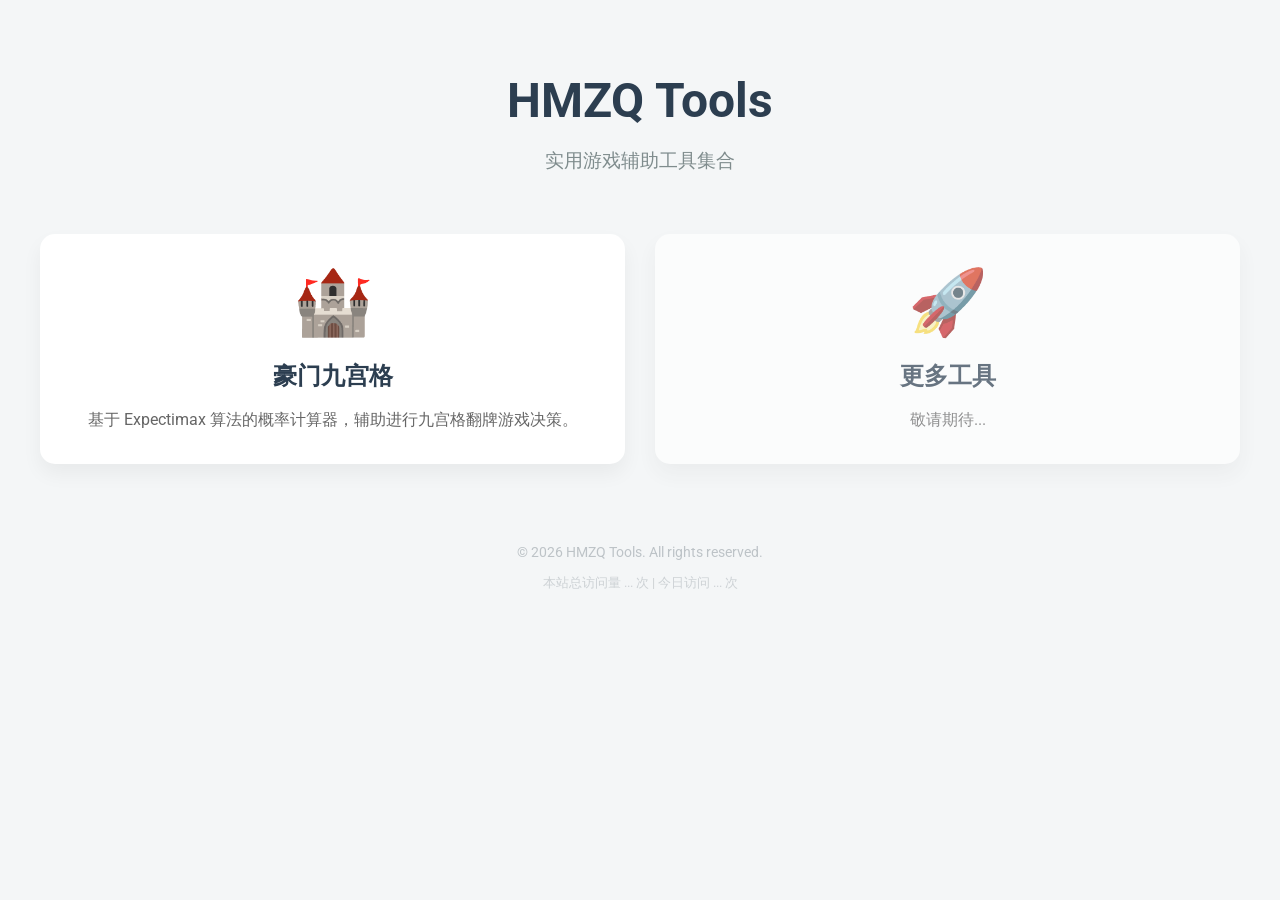
==== index.html @ 5aa80f4d "Switch to Busuanzi.cc for Today stats" ====
<!DOCTYPE html>
<html lang="zh-CN">
<head>
    <meta charset="UTF-8">
    <meta name="viewport" content="width=device-width, initial-scale=1.0">
    <title>HMZQ 工具箱</title>
    <link rel="stylesheet" href="style.css">
    <link href="https://fonts.googleapis.com/css2?family=Roboto:wght@300;400;700&display=swap" rel="stylesheet">
</head>
<body>
    <div class="container">
        <header>
            <h1>HMZQ Tools</h1>
            <p>实用游戏辅助工具集合</p>
        </header>
        
        <div class="tools-grid">
            <!-- Tool Card: 9 Grid -->
            <a href="9_grid/index.html" class="tool-card">
                <div class="icon">🏰</div>
                <h2>豪门九宫格</h2>
                <p>基于 Expectimax 算法的概率计算器，辅助进行九宫格翻牌游戏决策。</p>
            </a>

            <!-- Placeholder for future tools -->
            <div class="tool-card coming-soon">
                <div class="icon">🚀</div>
                <h2>更多工具</h2>
                <p>敬请期待...</p>
            </div>
        </div>

        <footer>
            <p>&copy; 2026 HMZQ Tools. All rights reserved.</p>
            <p style="font-size: 0.8rem; margin-top: 5px; opacity: 0.7;">
                本站总访问量 <span id="busuanzi_site_pv">...</span> 次 | 
                今日访问 <span id="busuanzi_today_pv">...</span> 次
            </p>
        </footer>
    </div>
    <script src="//cdn.busuanzi.cc/busuanzi/3.6.9/busuanzi.min.js" defer></script>
</body>
</html>
---- style.css ----
:root {
    --primary-color: #2c3e50;
    --accent-color: #3498db;
    --bg-color: #f4f6f7;
    --card-bg: #ffffff;
    --text-color: #333;
}

body {
    font-family: 'Roboto', sans-serif;
    margin: 0;
    padding: 0;
    background-color: var(--bg-color);
    color: var(--text-color);
}

.container {
    max-width: 1200px;
    margin: 0 auto;
    padding: 40px 20px;
}

header {
    text-align: center;
    margin-bottom: 60px;
}

header h1 {
    font-size: 3rem;
    color: var(--primary-color);
    margin-bottom: 10px;
}

header p {
    font-size: 1.2rem;
    color: #7f8c8d;
}

.tools-grid {
    display: grid;
    grid-template-columns: repeat(auto-fit, minmax(300px, 1fr));
    gap: 30px;
}

.tool-card {
    background-color: var(--card-bg);
    border-radius: 15px;
    padding: 30px;
    text-decoration: none;
    color: inherit;
    box-shadow: 0 10px 20px rgba(0,0,0,0.05);
    transition: transform 0.3s ease, box-shadow 0.3s ease;
    display: flex;
    flex-direction: column;
    align-items: center;
    text-align: center;
    border: 1px solid transparent;
}

.tool-card:hover {
    transform: translateY(-5px);
    box-shadow: 0 15px 30px rgba(0,0,0,0.1);
    border-color: var(--accent-color);
}

.tool-card .icon {
    font-size: 4rem;
    margin-bottom: 20px;
}

.tool-card h2 {
    font-size: 1.5rem;
    margin: 0 0 15px 0;
    color: var(--primary-color);
}

.tool-card p {
    color: #666;
    line-height: 1.6;
    margin: 0;
}

.coming-soon {
    opacity: 0.7;
    cursor: default;
}

.coming-soon:hover {
    transform: none;
    box-shadow: 0 10px 20px rgba(0,0,0,0.05);
    border-color: transparent;
}

footer {
    text-align: center;
    margin-top: 80px;
    color: #bdc3c7;
    font-size: 0.9rem;
}

@media (max-width: 600px) {
    header h1 {
        font-size: 2.5rem;
    }
}
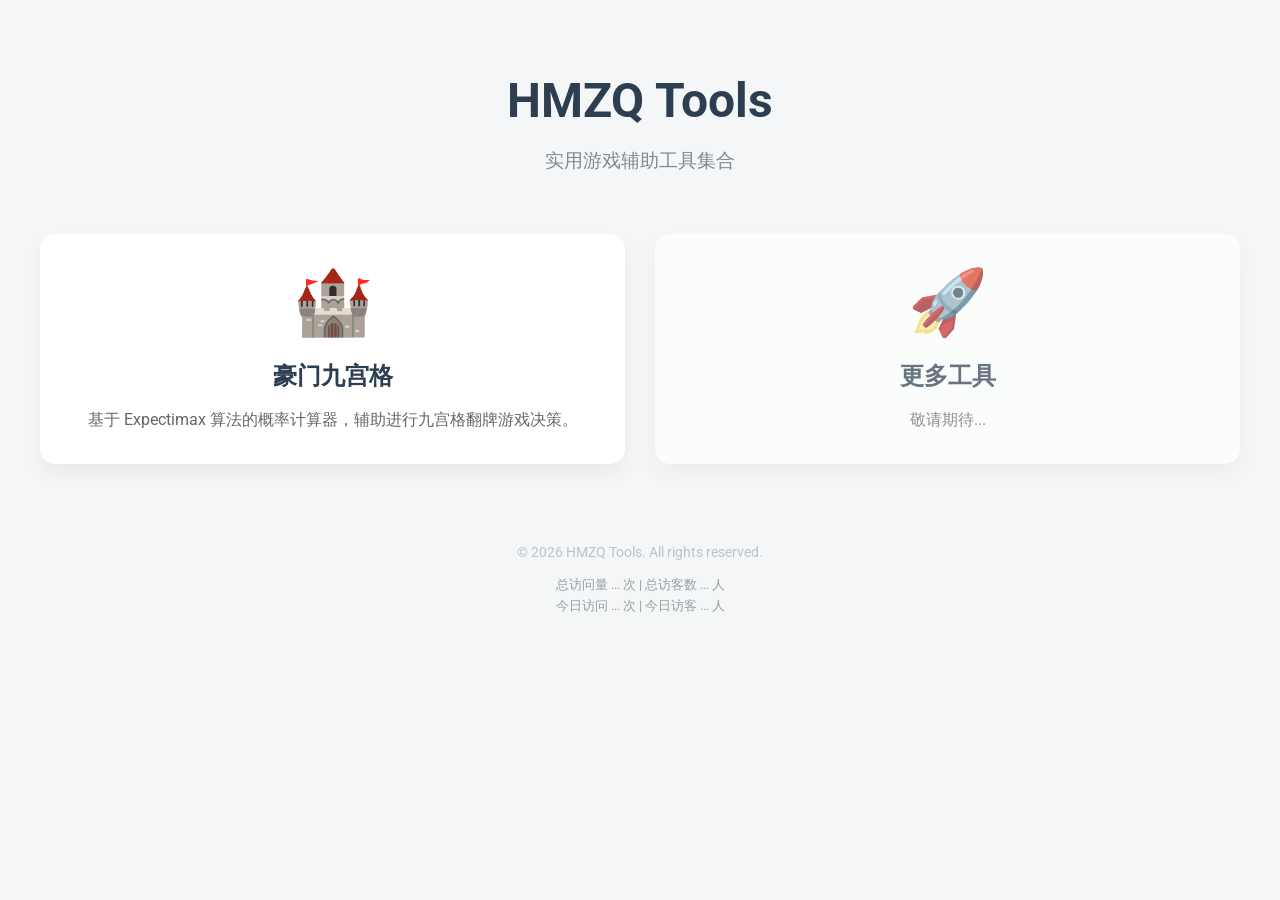
==== commit 1a7174ed: "Update footer stats to show Total/Today PV/UV on all pages" ====
--- a/index.html
+++ b/index.html
@@ -32,10 +32,12 @@
 
         <footer>
             <p>&copy; 2026 HMZQ Tools. All rights reserved.</p>
-            <p style="font-size: 0.8rem; margin-top: 5px; opacity: 0.7;">
-                本站总访问量 <span id="busuanzi_site_pv">...</span> 次 | 
-                今日访问 <span id="busuanzi_today_pv">...</span> 次
-            </p>
+            <div style="font-size: 0.8rem; margin-top: 10px; opacity: 0.8; line-height: 1.6; color: #7f8c8d;">
+                <span>总访问量 <span id="busuanzi_site_pv">...</span> 次</span> | 
+                <span>总访客数 <span id="busuanzi_site_uv">...</span> 人</span><br>
+                <span>今日访问 <span id="busuanzi_today_pv">...</span> 次</span> | 
+                <span>今日访客 <span id="busuanzi_today_uv">...</span> 人</span>
+            </div>
         </footer>
     </div>
     <script src="//cdn.busuanzi.cc/busuanzi/3.6.9/busuanzi.min.js" defer></script>
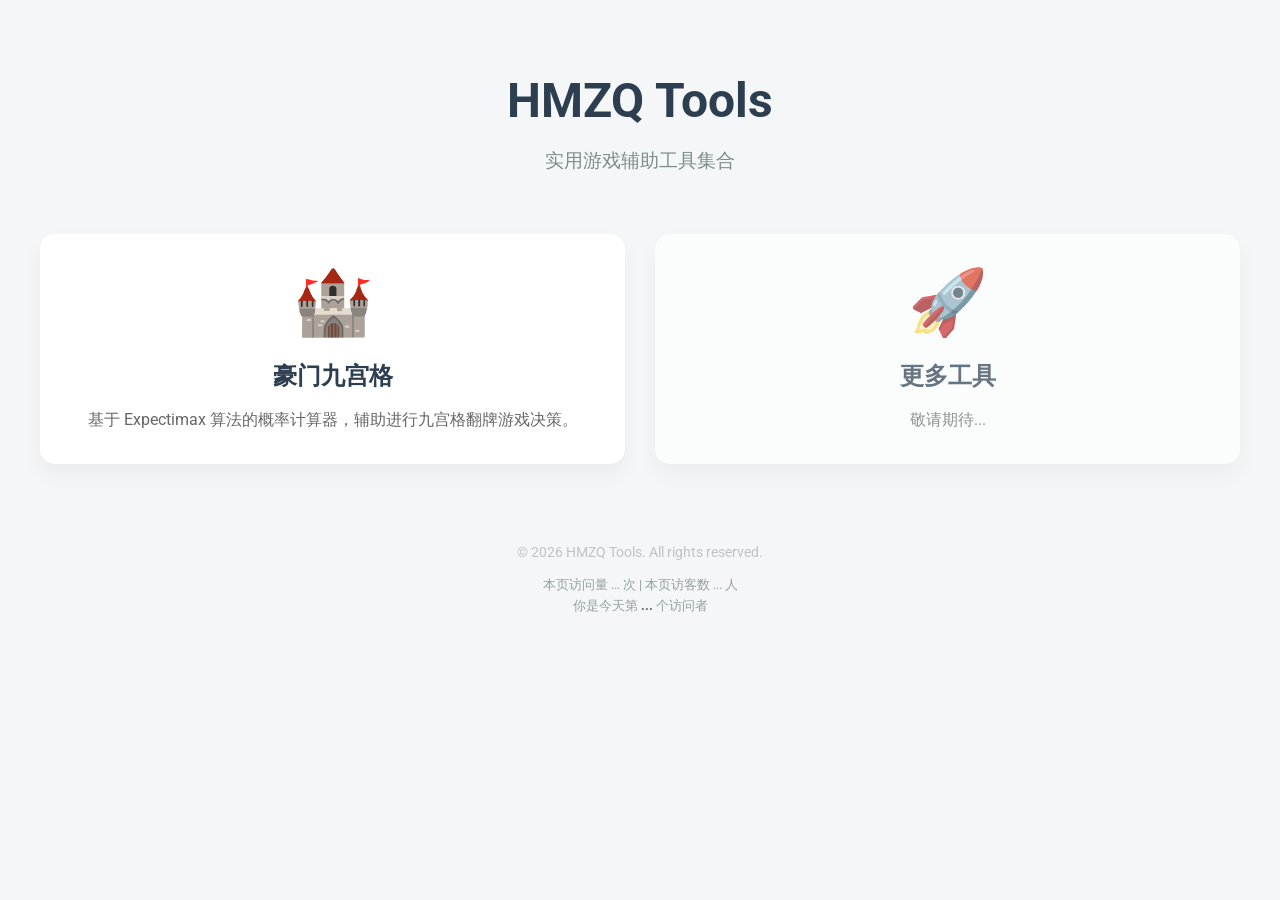
==== commit 97d84fee: "Update analytics display logic as per requirement" ====
--- a/index.html
+++ b/index.html
@@ -33,10 +33,9 @@
         <footer>
             <p>&copy; 2026 HMZQ Tools. All rights reserved.</p>
             <div style="font-size: 0.8rem; margin-top: 10px; opacity: 0.8; line-height: 1.6; color: #7f8c8d;">
-                <span>总访问量 <span id="busuanzi_site_pv">...</span> 次</span> | 
-                <span>总访客数 <span id="busuanzi_site_uv">...</span> 人</span><br>
-                <span>今日访问 <span id="busuanzi_today_pv">...</span> 次</span> | 
-                <span>今日访客 <span id="busuanzi_today_uv">...</span> 人</span>
+                <span>本页访问量 <span id="busuanzi_page_pv">...</span> 次</span> | 
+                <span>本页访客数 <span id="busuanzi_page_uv">...</span> 人</span><br>
+                <span>你是今天第 <span id="busuanzi_today_uv" style="color: #2c3e50; font-weight: bold;">...</span> 个访问者</span>
             </div>
         </footer>
     </div>
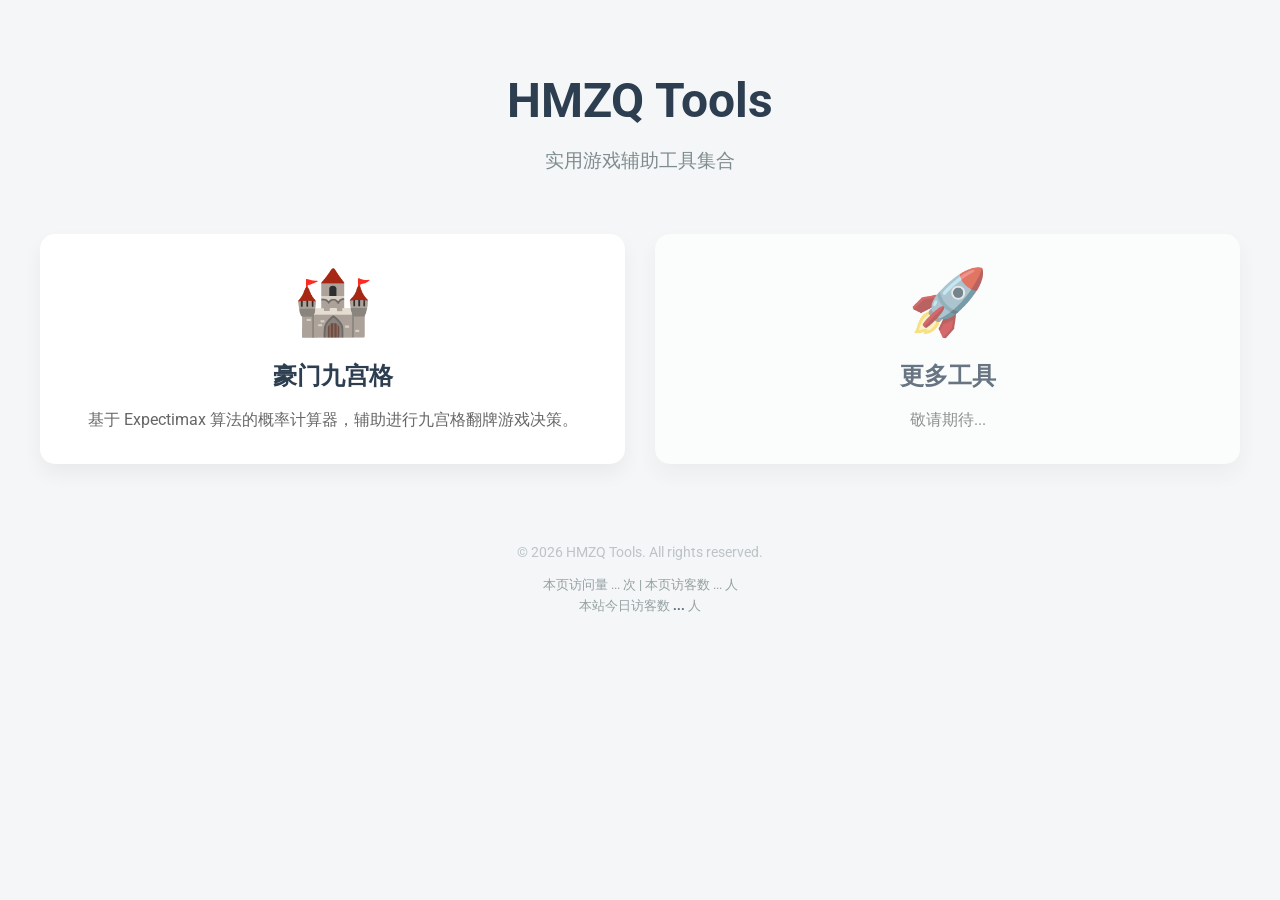
==== commit f08f6774: "Update footer text: Site Today UV" ====
--- a/index.html
+++ b/index.html
@@ -35,7 +35,7 @@
             <div style="font-size: 0.8rem; margin-top: 10px; opacity: 0.8; line-height: 1.6; color: #7f8c8d;">
                 <span>本页访问量 <span id="busuanzi_page_pv">...</span> 次</span> | 
                 <span>本页访客数 <span id="busuanzi_page_uv">...</span> 人</span><br>
-                <span>你是今天第 <span id="busuanzi_today_uv" style="color: #2c3e50; font-weight: bold;">...</span> 个访问者</span>
+                <span>本站今日访客数 <span id="busuanzi_today_uv" style="color: #2c3e50; font-weight: bold;">...</span> 人</span>
             </div>
         </footer>
     </div>
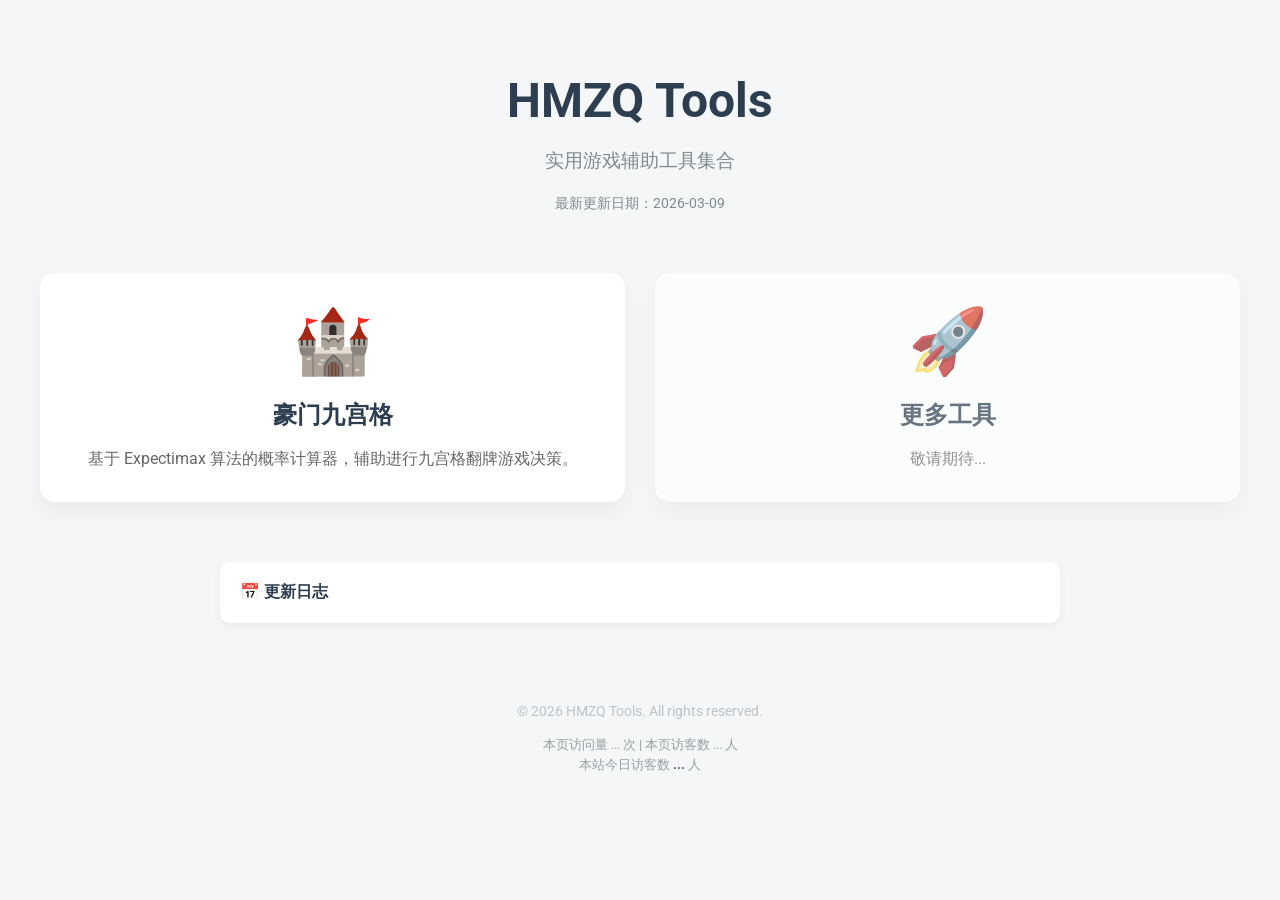
==== commit 284bab51: "Update" ====
--- a/index.html
+++ b/index.html
@@ -12,6 +12,7 @@
         <header>
             <h1>HMZQ Tools</h1>
             <p>实用游戏辅助工具集合</p>
+            <p style="font-size: 0.9rem; color: #7f8c8d; margin-top: 5px;">最新更新日期：2026-03-09</p>
         </header>
         
         <div class="tools-grid">
@@ -30,6 +31,30 @@
             </div>
         </div>
 
+        <div class="update-log-container">
+            <details>
+                <summary>📅 更新日志</summary>
+                <div class="log-content">
+                    <div class="log-entry">
+                        <span class="log-date">2026-03-09</span>
+                        <p>新增“豪门九宫格”备选方案推荐功能，展示概率分布。</p>
+                    </div>
+                    <div class="log-entry">
+                        <span class="log-date">2026-03-09</span>
+                        <p>优化移动端显示效果，适配窄屏设备。</p>
+                    </div>
+                    <div class="log-entry">
+                        <span class="log-date">2026-03-09</span>
+                        <p>接入 Busuanzi.cc 统计服务，支持今日访问量统计。</p>
+                    </div>
+                    <div class="log-entry">
+                        <span class="log-date">2026-03-09</span>
+                        <p>工具箱主页上线，集成九宫格概率计算器。</p>
+                    </div>
+                </div>
+            </details>
+        </div>
+
         <footer>
             <p>&copy; 2026 HMZQ Tools. All rights reserved.</p>
             <div style="font-size: 0.8rem; margin-top: 10px; opacity: 0.8; line-height: 1.6; color: #7f8c8d;">
--- a/style.css
+++ b/style.css
@@ -91,6 +91,56 @@
     border-color: transparent;
 }
 
+.update-log-container {
+    max-width: 800px;
+    margin: 60px auto 0;
+    background: #fff;
+    border-radius: 10px;
+    padding: 20px;
+    box-shadow: 0 4px 10px rgba(0,0,0,0.05);
+}
+
+details summary {
+    cursor: pointer;
+    font-weight: bold;
+    color: var(--primary-color);
+    outline: none;
+    list-style: none; /* Hide default arrow in some browsers */
+}
+
+details summary::-webkit-details-marker {
+    display: none;
+}
+
+.log-content {
+    margin-top: 15px;
+    padding-left: 10px;
+    border-left: 2px solid #eee;
+}
+
+.log-entry {
+    margin-bottom: 15px;
+}
+
+.log-entry:last-child {
+    margin-bottom: 0;
+}
+
+.log-date {
+    font-size: 0.85rem;
+    color: var(--accent-color);
+    font-weight: bold;
+    display: block;
+    margin-bottom: 3px;
+}
+
+.log-entry p {
+    margin: 0;
+    font-size: 0.95rem;
+    color: #555;
+    line-height: 1.5;
+}
+
 footer {
     text-align: center;
     margin-top: 80px;
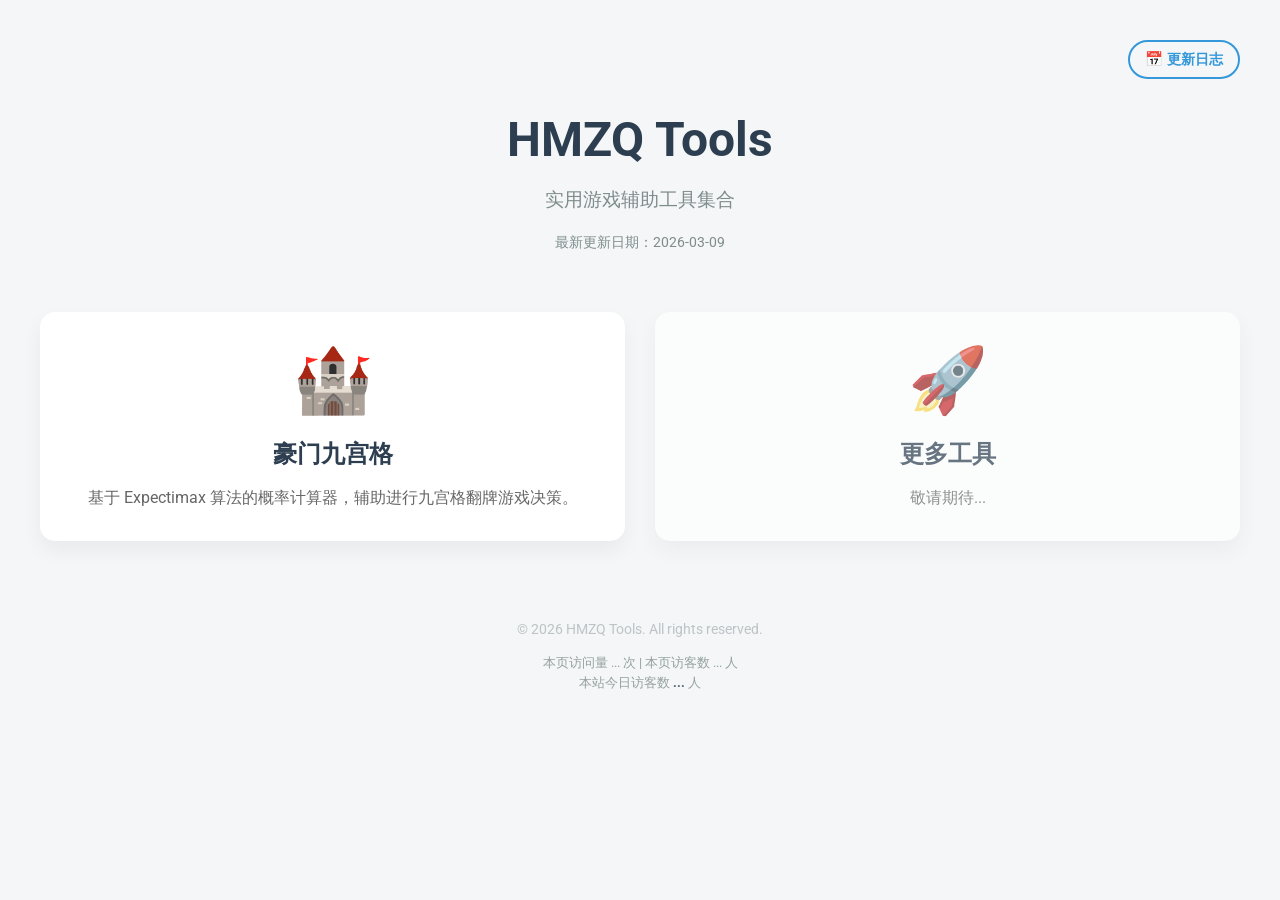
==== commit 428c4e2b: "Update" ====
--- a/index.html
+++ b/index.html
@@ -9,6 +9,10 @@
 </head>
 <body>
     <div class="container">
+        <div class="top-nav">
+            <button id="update-log-btn" class="nav-btn">📅 更新日志</button>
+        </div>
+
         <header>
             <h1>HMZQ Tools</h1>
             <p>实用游戏辅助工具集合</p>
@@ -31,30 +35,6 @@
             </div>
         </div>
 
-        <div class="update-log-container">
-            <details>
-                <summary>📅 更新日志</summary>
-                <div class="log-content">
-                    <div class="log-entry">
-                        <span class="log-date">2026-03-09</span>
-                        <p>新增“豪门九宫格”备选方案推荐功能，展示概率分布。</p>
-                    </div>
-                    <div class="log-entry">
-                        <span class="log-date">2026-03-09</span>
-                        <p>优化移动端显示效果，适配窄屏设备。</p>
-                    </div>
-                    <div class="log-entry">
-                        <span class="log-date">2026-03-09</span>
-                        <p>接入 Busuanzi.cc 统计服务，支持今日访问量统计。</p>
-                    </div>
-                    <div class="log-entry">
-                        <span class="log-date">2026-03-09</span>
-                        <p>工具箱主页上线，集成九宫格概率计算器。</p>
-                    </div>
-                </div>
-            </details>
-        </div>
-
         <footer>
             <p>&copy; 2026 HMZQ Tools. All rights reserved.</p>
             <div style="font-size: 0.8rem; margin-top: 10px; opacity: 0.8; line-height: 1.6; color: #7f8c8d;">
@@ -64,6 +44,53 @@
             </div>
         </footer>
     </div>
+
+    <!-- Update Log Modal -->
+    <div id="log-modal" class="modal">
+        <div class="modal-content">
+            <span class="close-modal">&times;</span>
+            <h2>📅 更新日志</h2>
+            <div class="log-content">
+                <div class="log-entry">
+                    <span class="log-date">2026-03-09</span>
+                    <p>新增“豪门九宫格”备选方案推荐功能，展示概率分布。</p>
+                </div>
+                <div class="log-entry">
+                    <span class="log-date">2026-03-09</span>
+                    <p>优化移动端显示效果，适配窄屏设备。</p>
+                </div>
+                <div class="log-entry">
+                    <span class="log-date">2026-03-09</span>
+                    <p>接入 Busuanzi.cc 统计服务，支持今日访问量统计。</p>
+                </div>
+                <div class="log-entry">
+                    <span class="log-date">2026-03-09</span>
+                    <p>工具箱主页上线，集成九宫格概率计算器。</p>
+                </div>
+            </div>
+        </div>
+    </div>
+
+    <script>
+        // Modal Logic
+        const modal = document.getElementById("log-modal");
+        const btn = document.getElementById("update-log-btn");
+        const span = document.getElementsByClassName("close-modal")[0];
+
+        btn.onclick = function() {
+            modal.style.display = "block";
+        }
+
+        span.onclick = function() {
+            modal.style.display = "none";
+        }
+
+        window.onclick = function(event) {
+            if (event.target == modal) {
+                modal.style.display = "none";
+            }
+        }
+    </script>
     <script src="//cdn.busuanzi.cc/busuanzi/3.6.9/busuanzi.min.js" defer></script>
 </body>
 </html>
--- a/style.css
+++ b/style.css
@@ -91,39 +91,97 @@
     border-color: transparent;
 }
 
-.update-log-container {
-    max-width: 800px;
-    margin: 60px auto 0;
-    background: #fff;
-    border-radius: 10px;
-    padding: 20px;
-    box-shadow: 0 4px 10px rgba(0,0,0,0.05);
-}
-
-details summary {
+.top-nav {
+    display: flex;
+    justify-content: flex-end;
+    margin-bottom: 20px;
+}
+
+.nav-btn {
+    background-color: transparent;
+    border: 2px solid var(--accent-color);
+    color: var(--accent-color);
+    padding: 8px 15px;
+    border-radius: 20px;
     cursor: pointer;
+    font-size: 0.9rem;
     font-weight: bold;
+    transition: all 0.3s ease;
+}
+
+.nav-btn:hover {
+    background-color: var(--accent-color);
+    color: white;
+}
+
+/* Modal Styling */
+.modal {
+    display: none;
+    position: fixed;
+    z-index: 1000;
+    left: 0;
+    top: 0;
+    width: 100%;
+    height: 100%;
+    overflow: auto;
+    background-color: rgba(0,0,0,0.4);
+    backdrop-filter: blur(5px);
+}
+
+.modal-content {
+    background-color: #fefefe;
+    margin: 10% auto;
+    padding: 30px;
+    border: 1px solid #888;
+    width: 90%;
+    max-width: 600px;
+    border-radius: 12px;
+    box-shadow: 0 5px 15px rgba(0,0,0,0.3);
+    position: relative;
+    animation: slideIn 0.3s;
+}
+
+@keyframes slideIn {
+    from {transform: translateY(-50px); opacity: 0;}
+    to {transform: translateY(0); opacity: 1;}
+}
+
+.close-modal {
+    color: #aaa;
+    float: right;
+    font-size: 28px;
+    font-weight: bold;
+    cursor: pointer;
+}
+
+.close-modal:hover,
+.close-modal:focus {
+    color: black;
+    text-decoration: none;
+}
+
+.modal-content h2 {
+    margin-top: 0;
     color: var(--primary-color);
-    outline: none;
-    list-style: none; /* Hide default arrow in some browsers */
-}
-
-details summary::-webkit-details-marker {
-    display: none;
+    border-bottom: 2px solid #ecf0f1;
+    padding-bottom: 10px;
+    margin-bottom: 20px;
 }
 
 .log-content {
-    margin-top: 15px;
-    padding-left: 10px;
-    border-left: 2px solid #eee;
+    max-height: 400px;
+    overflow-y: auto;
+    padding-right: 10px;
 }
 
 .log-entry {
-    margin-bottom: 15px;
+    margin-bottom: 20px;
+    padding-bottom: 15px;
+    border-bottom: 1px dashed #eee;
 }
 
 .log-entry:last-child {
-    margin-bottom: 0;
+    border-bottom: none;
 }
 
 .log-date {
@@ -131,7 +189,7 @@
     color: var(--accent-color);
     font-weight: bold;
     display: block;
-    margin-bottom: 3px;
+    margin-bottom: 5px;
 }
 
 .log-entry p {
